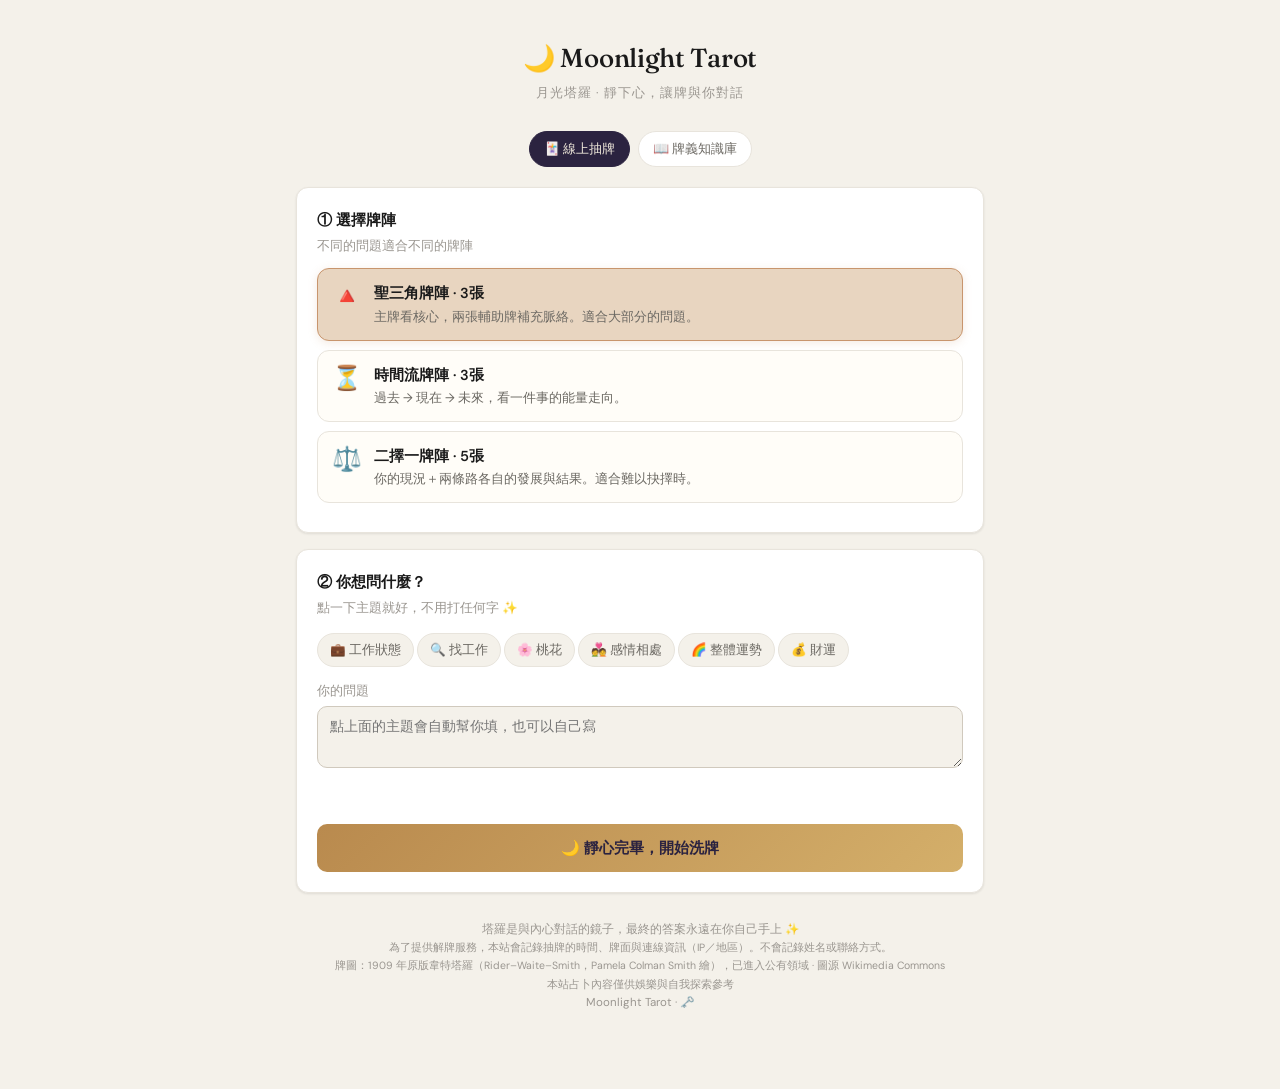
==== index.html @ 385aa271 "新增神諭卡：抽完塔羅後可再抽一張行動指引 - 48 張神諭卡，只給「現在可以做什麼」，不預測結果 - 一次結果只能抽一張，避免變成重抽求好結果 - 判定偏逆時邀請語會主動一點 - 抽到的神諭卡會帶進複" ====
<!DOCTYPE html>
<html lang="zh-Hant">
<head>
<meta charset="UTF-8">
<meta name="viewport" content="width=device-width, initial-scale=1.0, maximum-scale=1.0">
<title>Moonlight Tarot 月光塔羅 · 線上抽牌</title>
<link rel="preconnect" href="https://fonts.googleapis.com">
<link href="https://fonts.googleapis.com/css2?family=DM+Sans:wght@400;500;600&family=Fraunces:wght@400;500&display=swap" rel="stylesheet">
<link rel="icon" href="data:image/svg+xml,<svg xmlns=%22http://www.w3.org/2000/svg%22 viewBox=%220 0 100 100%22><text y=%22.9em%22 font-size=%2290%22>🔮</text></svg>">
<link rel="stylesheet" href="tarot.css">
<style>
/* ===== 抽牌頁專屬 ===== */
.spread-opt {
  display: flex; gap: 12px; align-items: flex-start; cursor: pointer;
  border: 1.5px solid var(--border); border-radius: var(--radius);
  padding: 13px 14px; margin-bottom: 9px; transition: all .2s; background: #fffdf8;
}
.spread-opt:hover { border-color: var(--accent); }
.spread-opt.active { border-color: var(--accent); background: var(--accent-soft); box-shadow: 0 2px 10px rgba(200,149,109,.2); }
.spread-opt .s-emoji { font-size: 24px; line-height: 1.2; }
.spread-opt .s-name { font-weight: 600; font-size: 14.5px; }
.spread-opt .s-desc { font-size: 12.5px; color: var(--text-muted); margin-top: 1px; }
/* 選填細節：預設完全看不到，點了才展開 */
.detail-box { display: none; margin-top: 10px; padding: 13px 14px; background: var(--bg); border: 1px solid var(--border); border-radius: 10px; }
.detail-box.show { display: block; }
.detail-box input { margin-bottom: 8px; background: #fff; }
.detail-box input:last-child { margin-bottom: 0; }
.tpl-status { display: flex; align-items: center; gap: 10px; flex-wrap: wrap; margin-top: 12px; font-size: 12.5px; min-height: 20px; }
.tpl-ok { color: var(--success); font-weight: 500; }
.more-link { color: var(--text-soft); cursor: pointer; user-select: none; border-bottom: 1px dotted var(--text-soft); }
.more-link:hover { color: var(--accent); border-color: var(--accent); }
#questionInput { min-height: 62px; }

/* ===== 儀式區 ===== */
#ritualSection { display: none; }
.ritual-stage {
  background: radial-gradient(ellipse at 50% 30%, var(--mystic2) 0%, var(--mystic1) 75%);
  border-radius: 16px; padding: 26px 12px 22px; text-align: center; overflow: hidden;
  position: relative; box-shadow: 0 8px 30px rgba(43,35,64,.35);
}
.ritual-hint { color: #cbbfe3; font-size: 13.5px; margin-bottom: 16px; letter-spacing: .5px; }
.ritual-hint b { color: var(--gold); }
/* 洗牌動畫 */
#shuffleAnim { height: 170px; position: relative; }
.sh-card {
  position: absolute; left: 50%; top: 50%; width: 74px; height: 118px; margin: -59px 0 0 -37px;
  border-radius: 8px; animation: shuffle 1.5s ease-in-out infinite;
}
@keyframes shuffle {
  0%   { transform: translate(0,0) rotate(0deg); }
  25%  { transform: translate(calc(var(--dx) * 1px), calc(var(--dy) * 1px)) rotate(calc(var(--rot) * 1deg)); }
  50%  { transform: translate(calc(var(--dx) * -0.6px), calc(var(--dy) * -0.8px)) rotate(calc(var(--rot) * -0.7deg)); }
  75%  { transform: translate(calc(var(--dx) * 0.3px), calc(var(--dy) * 0.5px)) rotate(calc(var(--rot) * 0.4deg)); }
  100% { transform: translate(0,0) rotate(0deg); }
}
.card-back-face {
  background-image: radial-gradient(circle at 50% 42%, rgba(212,175,106,.18) 0%, transparent 55%),
                    linear-gradient(150deg, #3a2f56 0%, #2b2340 55%, #241d38 100%);
  border: 1.5px solid #6a5a92; border-radius: 8px;
  display: flex; align-items: center; justify-content: center;
  color: var(--gold); box-shadow: 0 4px 14px rgba(0,0,0,.35);
}
/* 扇形選牌 */
#fanWrap { display: none; }
#fanScroller { overflow-x: auto; padding: 26px 18px 14px; -webkit-overflow-scrolling: touch; }
#fanRow { display: flex; width: max-content; padding: 0 10px; }
.fan-card {
  width: 54px; height: 88px; margin-left: -24px; flex: 0 0 auto;
  border-radius: 6px; cursor: pointer; position: relative;
  transition: transform .18s, box-shadow .18s; font-size: 13px;
  align-items: flex-start; justify-content: flex-start; padding: 5px 0 0 7px;
  border-color: #8672b5; box-shadow: -3px 0 8px rgba(0,0,0,.35);
  transform: translateY(calc(var(--arc) * 1px)) rotate(calc(var(--tilt) * 1deg));
}
.fan-card:first-child { margin-left: 0; }
.fan-card.picked {
  transform: translateY(calc(var(--arc) * 1px - 22px)) rotate(0deg); z-index: 5;
  box-shadow: 0 0 0 2px var(--gold), 0 10px 18px rgba(0,0,0,.45);
}
.fan-card .pick-no {
  display: none; position: absolute; top: -10px; left: 50%; transform: translateX(-50%);
  background: var(--gold); color: #2b2340; font-size: 11px; font-weight: 700;
  width: 20px; height: 20px; border-radius: 50%; line-height: 20px; text-align: center;
}
.fan-card.picked .pick-no { display: block; }
.hint-desktop { display: none; }
/* 桌機／平板：把 78 張全部攤開成多排，不用左右滑 */
@media (min-width: 760px) {
  .hint-mobile { display: none; }
  .hint-desktop { display: inline; }
  #fanScroller { overflow-x: visible; padding: 20px 14px 12px; }
  #fanRow {
    /* 43×13 + 6×12 = 631 → 剛好每排 13 張，78 張排成整齊的 6 排 */
    flex-wrap: wrap; width: auto; max-width: 631px; margin: 0 auto;
    justify-content: flex-start; gap: 6px; padding: 0;
  }
  .fan-card {
    width: 43px; height: 70px; margin-left: 0; font-size: 10px;
    padding: 4px 0 0 5px;
    transform: none; box-shadow: 0 2px 8px rgba(0,0,0,.3);
  }
  .fan-card:hover {
    transform: translateY(-7px);
    box-shadow: 0 0 0 1px var(--gold), 0 8px 16px rgba(0,0,0,.45);
  }
  .fan-card.picked { transform: translateY(-9px); }
  .fan-card .pick-no { top: -8px; width: 18px; height: 18px; line-height: 18px; font-size: 10px; }
}
/* 翻牌 */
#revealWrap { display: none; }
#revealRow { display: flex; flex-wrap: wrap; gap: 14px; justify-content: center; padding: 8px 0 4px; }
.flip-card { width: 96px; height: 160px; perspective: 900px; }
.flip-inner { width: 100%; height: 100%; position: relative; transform-style: preserve-3d; transition: transform .8s cubic-bezier(.4,.1,.2,1); }
.flip-card.flipped .flip-inner { transform: rotateY(180deg); }
.flip-face { position: absolute; inset: 0; backface-visibility: hidden; -webkit-backface-visibility: hidden; border-radius: 10px; }
.flip-front { transform: rotateY(180deg); background: #1c1631; border: 1.5px solid var(--gold); overflow: hidden; }
.flip-front img { width: 100%; height: 100%; object-fit: cover; display: block; }
.flip-front.rev img { transform: rotate(180deg); }
.flip-front .f-tag {
  position: absolute; left: 0; right: 0; bottom: 0; padding: 3px 4px 4px;
  background: linear-gradient(transparent, rgba(20,14,40,.92) 40%);
  color: #f0e9db; font-size: 10.5px; line-height: 1.3; text-align: center;
}
.flip-front .f-tag .o-up { color: #9fd8b7; }
.flip-front .f-tag .o-rev { color: #f0a8b0; }
/* 結果 */
#resultSection { display: none; }
.result-actions { display: flex; gap: 8px; flex-wrap: wrap; margin-top: 14px; }
.result-actions .btn { flex: 1 1 140px; }
.reading-card { display: flex; gap: 14px; align-items: flex-start; }
.reading-card .r-img { flex: 0 0 88px; }
.reading-card .r-img img { width: 88px; border-radius: 8px; border: 1px solid var(--border-strong); display: block; box-shadow: var(--shadow-sm); }
.reading-card .r-img.rev img { transform: rotate(180deg); }
.synth-head { display: flex; align-items: center; gap: 10px; margin-bottom: 9px; flex-wrap: wrap; }
.verdict { font-size: 12px; font-weight: 600; padding: 3px 12px; border-radius: 99px; }
.verdict.pos { background: #d8ecdf; color: #23603f; }
.verdict.neu { background: #ece3d2; color: #7a6444; }
.verdict.neg { background: #f6dfe1; color: #8d2430; }
.advice-line {
  margin-top: 11px; padding: 11px 13px; background: rgba(255,253,248,.72);
  border-left: 3px solid var(--accent); border-radius: 8px;
  font-size: 13.5px; line-height: 1.7; color: #5c4a33;
}
/* 神諭卡 */
.oracle-box { margin-top: 14px; }
.oracle-invite {
  text-align: center; background: #fffdf8; border: 1px dashed var(--accent);
  border-radius: 12px; padding: 16px 14px;
}
.oracle-invite .o-q { font-size: 13.5px; color: var(--text-muted); margin-bottom: 11px; line-height: 1.6; }
.oracle-invite .o-note { font-size: 11px; color: var(--text-soft); margin-top: 9px; }
.oracle-card {
  display: none; text-align: center; border-radius: 14px; padding: 24px 18px;
  background: radial-gradient(ellipse at 50% 20%, #4a3868 0%, #2b2340 80%);
  box-shadow: 0 8px 26px rgba(43,35,64,.32);
  animation: oracleIn .7s cubic-bezier(.2,.9,.3,1.2);
}
.oracle-card.show { display: block; }
@keyframes oracleIn {
  0%   { opacity: 0; transform: scale(.82) translateY(14px); }
  100% { opacity: 1; transform: scale(1) translateY(0); }
}
.oracle-card .o-label { font-size: 11px; letter-spacing: 3px; color: #b9a8d6; margin-bottom: 12px; }
.oracle-card .o-emoji { font-size: 46px; line-height: 1.1; }
.oracle-card .o-title {
  font-family: 'Fraunces', Georgia, serif; font-size: 22px; color: var(--gold);
  margin: 8px 0 10px; letter-spacing: 1px;
}
.oracle-card .o-msg { font-size: 14.5px; color: #ede6d8; line-height: 1.85; max-width: 320px; margin: 0 auto; }
.send-nudge {
  margin-top: 14px; text-align: center; font-size: 13px; color: var(--text-muted);
  background: #fffdf8; border: 1px dashed var(--accent); border-radius: 10px; padding: 12px;
}
/* 贊助區：低調、不擋路 */
.tip-box {
  display: none; margin-top: 16px; text-align: center;
  background: linear-gradient(135deg, #f5ede0 0%, #ebd9c2 100%);
  border-radius: 12px; padding: 18px 16px;
}
.tip-box.show { display: block; }
.tip-box .tip-msg { font-size: 13px; color: #6b5b45; margin-bottom: 11px; line-height: 1.6; }
.tip-box a.tip-btn {
  display: inline-block; text-decoration: none;
  background: #2b2340; color: #f0e9db; font-size: 13.5px; font-weight: 500;
  padding: 10px 22px; border-radius: 99px; transition: all .2s;
}
.tip-box a.tip-btn:hover { background: #4a3868; }
.tip-box .tip-note { font-size: 11px; color: #9a8a70; margin-top: 9px; }
</style>
</head>
<body>
<div class="container">
  <header class="site-header">
    <h1>🌙 Moonlight Tarot</h1>
    <div class="subtitle">月光塔羅 · 靜下心，讓牌與你對話</div>
  </header>
  <nav class="top-nav">
    <a href="index.html" class="active">🃏 線上抽牌</a>
    <a href="library.html">📖 牌義知識庫</a>
  </nav>

  <!-- STEP 1 牌陣 -->
  <section class="card-panel setup-panel" id="spreadPanel">
    <div class="panel-title">① 選擇牌陣</div>
    <div class="text-soft" style="margin-bottom:12px;">不同的問題適合不同的牌陣</div>
    <div id="spreadList"></div>
  </section>

  <!-- STEP 2 問題 -->
  <section class="card-panel setup-panel">
    <div class="panel-title">② 你想問什麼？</div>
    <div class="text-soft" style="margin-bottom:12px;">點一下主題就好，不用打任何字 ✨</div>
    <div id="tplChips"></div>
    <div class="text-soft" style="margin:14px 0 5px;">你的問題</div>
    <textarea id="questionInput" placeholder="點上面的主題會自動幫你填，也可以自己寫"></textarea>
    <div class="tpl-status" id="tplStatus"></div>
    <div class="detail-box" id="detailBox">
      <div class="text-soft" style="margin-bottom:8px;">想更貼近你的狀況可以填，<b>不填也沒關係</b></div>
      <div id="blankInputs"></div>
    </div>
    <button class="btn gold big" id="startBtn" style="margin-top:16px;">🌙 靜心完畢，開始洗牌</button>
  </section>

  <!-- 儀式 -->
  <section id="ritualSection">
    <div class="ritual-stage">
      <div class="ritual-hint" id="ritualHint">牌正在洗勻，深呼吸，心裡默想你的問題…</div>
      <div id="shuffleAnim"></div>
      <div id="fanWrap">
        <div id="fanScroller"><div id="fanRow"></div></div>
        <div class="text-soft fan-hint" style="color:#9d8fc0; font-size:11.5px;">
          <span class="hint-mobile">← 左右滑動牌串，憑直覺點選 →</span>
          <span class="hint-desktop">78 張都在這裡，憑直覺點選你的牌</span>
        </div>
        <button class="btn gold" id="flipBtn" style="margin-top:14px;" disabled>翻牌 ✨</button>
      </div>
      <div id="revealWrap">
        <div id="revealRow"></div>
        <button class="btn gold" id="showResultBtn" style="margin-top:12px; display:none;">看完整解讀 →</button>
      </div>
    </div>
  </section>

  <!-- 結果 -->
  <section id="resultSection">
    <div class="card-panel">
      <div class="panel-title" id="resultTitle">🌟 你的牌面</div>
      <div class="text-soft" id="resultMeta" style="margin-bottom:12px;"></div>
      <div id="resultCards"></div>
      <div class="synth-box">
        <div class="synth-head">
          <span style="font-size:12px; letter-spacing:2px; color:#8a6e4e;">✦ 綜合訊息 ✦</span>
          <span class="verdict" id="verdictTag"></span>
        </div>
        <div id="synthText" style="font-size:14.5px; line-height:1.75;"></div>
        <div class="advice-line" id="adviceText"></div>
        <div style="font-size:11.5px; color:#9a8a70; margin-top:10px;">牌面怎麼說就怎麼寫，不修飾。想要逐張深入的完整解讀，建議尋求專業的塔羅師 🌙</div>
      </div>
      <div class="oracle-box" id="oracleBox">
        <div class="oracle-invite" id="oracleInvite">
          <div class="o-q" id="oracleQ"></div>
          <button class="btn gold" id="oracleBtn">🌟 抽一張神諭卡</button>
          <div class="o-note">神諭卡不預測結果，只回答「那我現在可以做什麼」</div>
        </div>
        <div class="oracle-card" id="oracleCard">
          <div class="o-label">✦ 給你的行動指引 ✦</div>
          <div class="o-emoji" id="oracleEmoji"></div>
          <div class="o-title" id="oracleTitle"></div>
          <div class="o-msg" id="oracleMsg"></div>
        </div>
      </div>

      <div class="result-actions">
        <button class="btn" id="copyBtn">📋 複製文字</button>
        <button class="btn" id="imgBtn">🖼️ 複製圖片</button>
      </div>
      <div class="result-actions" style="margin-top:8px;">
        <button class="btn secondary" id="againBtn">🔄 再抽一次</button>
      </div>
      <div class="tip-box" id="tipBox">
        <div class="tip-msg" id="tipMsg"></div>
        <a class="tip-btn" id="tipBtn" href="#" target="_blank" rel="noopener">☕ 支持這個小站</a>
        <div class="tip-note">完全自由，不用也沒關係 —— 牌永遠免費 🌙</div>
      </div>
    </div>
  </section>

  <div class="footer-note">
    塔羅是與內心對話的鏡子，最終的答案永遠在你自己手上 ✨<br>
    <span style="font-size:10.5px;">為了提供解牌服務，本站會記錄抽牌的時間、牌面與連線資訊（IP／地區）。不會記錄姓名或聯絡方式。<br>牌圖：1909 年原版韋特塔羅（Rider–Waite–Smith，Pamela Colman Smith 繪），已進入公有領域 · 圖源 Wikimedia Commons<br>本站占卜內容僅供娛樂與自我探索參考</span><br>
    Moonlight Tarot · <a href="studio.html" title="解牌工作台">🗝️</a>
  </div>
</div>
<div class="toast" id="toast"></div>
<canvas id="shareCanvas" style="display:none;"></canvas>

<script src="config.js"></script>
<script src="tarot-core.js"></script>
<script>
// ===== 狀態 =====
let curSpread = 'triangle';
let curDraws = [];      // [{card, upright}]
let pickedIdx = [];     // 扇形中被點選的順序
const $ = id => document.getElementById(id);

function showToast(msg) {
  const t = $('toast'); t.textContent = msg; t.classList.add('show');
  clearTimeout(t._tm); t._tm = setTimeout(() => t.classList.remove('show'), 2400);
}

// ===== 牌陣選擇 =====
function renderSpreads() {
  $('spreadList').innerHTML = Object.values(SPREADS).map(s => `
    <div class="spread-opt ${s.id === curSpread ? 'active' : ''}" data-id="${s.id}">
      <div class="s-emoji">${s.emoji}</div>
      <div><div class="s-name">${s.name} · ${s.count}張</div><div class="s-desc">${s.desc}</div></div>
    </div>`).join('');
  document.querySelectorAll('.spread-opt').forEach(el => el.addEventListener('click', () => onPickSpread(el.dataset.id)));
}

function onPickSpread(id) {
  if (id === curSpread) return;
  curSpread = id;
  const box = $('questionInput');
  const autoFilled = (box.value === '' || box.value === lastAutoQuestion);

  // 換牌陣之後，原本的主題如果不再適用就清掉
  if (activeTpl && !templateFitsSpread(activeTpl)) {
    if (autoFilled) { box.value = ''; lastAutoQuestion = ''; }
    activeTpl = null;
    detailOpen = false;
    $('blankInputs').innerHTML = '';
  }
  renderSpreads();
  renderTemplates();
  // 二擇一底下只有一個主題，直接幫他選好
  if (curSpread === 'choice' && !activeTpl && autoFilled) {
    const only = TAROT_TEMPLATES.findIndex(t => t.spread === 'choice');
    if (only >= 0) selectTemplate(only);
  }
  updateStatus();
}

// ===== 問題模板 =====
// 原則：點一下主題就完成了。細節欄預設看不到，想補充才自己展開。
let lastAutoQuestion = '';
let activeTpl = null;
let detailOpen = false;

// 二擇一牌陣只配二擇一主題；其他牌陣則不出現二擇一
function templateFitsSpread(t) {
  return curSpread === 'choice' ? t.spread === 'choice' : t.spread !== 'choice';
}

function applyTemplate(vals) {
  if (!activeTpl) return;
  const q = activeTpl.make(vals);
  const box = $('questionInput');
  if (box.value === '' || box.value === lastAutoQuestion) {   // 使用者手動改過就不覆蓋
    box.value = q;
    lastAutoQuestion = q;
  }
  updateStatus();
}

function hasDetails() {
  return !!(activeTpl && activeTpl.blanks.length > 0);
}

function updateStatus() {
  const filled = $('questionInput').value.trim().length > 0;
  const parts = [];
  if (filled) parts.push('<span class="tpl-ok">✓ 問題已填好，直接開始抽牌就可以了</span>');
  if (hasDetails()) {
    parts.push(`<span class="more-link" id="moreLink">${detailOpen ? '收起補充' : '＋ 想補充細節？（可跳過）'}</span>`);
  } else {
    detailOpen = false;
  }
  $('tplStatus').innerHTML = parts.join('');
  $('detailBox').classList.toggle('show', detailOpen && hasDetails());
  const ml = $('moreLink');
  if (ml) ml.addEventListener('click', () => { detailOpen = !detailOpen; updateStatus(); });
}

function selectTemplate(idx) {
  const t = TAROT_TEMPLATES[idx];
  if (!t) return;
  activeTpl = t;
  detailOpen = false;

  if (t.spread && t.spread !== curSpread) { curSpread = t.spread; renderSpreads(); renderTemplates(); }

  document.querySelectorAll('#tplChips .chip').forEach(c =>
    c.classList.toggle('active', +c.dataset.i === idx));

  // 細節欄先準備好，但不顯示
  const bi = $('blankInputs');
  bi.innerHTML = t.blanks.map((b, j) => `<input type="text" id="blank${j}" placeholder="${b}">`).join('');
  t.blanks.forEach((b, j) => {
    $('blank' + j).addEventListener('input', () => {
      applyTemplate(t.blanks.map((_, k) => $('blank' + k).value.trim()));
    });
  });

  applyTemplate(t.blanks.map(() => ''));   // 立刻帶入通用問法
}

function renderTemplates() {
  const list = TAROT_TEMPLATES.map((t, i) => ({ t, i })).filter(({ t }) => templateFitsSpread(t));
  $('tplChips').innerHTML = list.map(({ t, i }) =>
    `<span class="chip ${activeTpl === t ? 'active' : ''}" data-i="${i}">${t.label}</span>`).join('');
  document.querySelectorAll('#tplChips .chip').forEach(ch =>
    ch.addEventListener('click', () => selectTemplate(+ch.dataset.i)));
}
$('questionInput').addEventListener('input', updateStatus);

// ===== 開始儀式 =====
$('startBtn').addEventListener('click', () => {
  document.querySelectorAll('.setup-panel').forEach(p => p.style.display = 'none');
  $('resultSection').style.display = 'none';
  $('ritualSection').style.display = 'block';
  $('fanWrap').style.display = 'none';
  $('revealWrap').style.display = 'none';
  $('shuffleAnim').style.display = 'block';
  $('ritualHint').innerHTML = '牌正在洗勻，深呼吸，心裡默想你的問題…';
  // 洗牌動畫
  const anim = $('shuffleAnim'); anim.innerHTML = '';
  for (let i = 0; i < 8; i++) {
    const c = document.createElement('div');
    c.className = 'sh-card card-back-face';
    c.textContent = '✦';
    c.style.setProperty('--dx', (Math.random() * 120 - 60).toFixed(0));
    c.style.setProperty('--dy', (Math.random() * 60 - 30).toFixed(0));
    c.style.setProperty('--rot', (Math.random() * 40 - 20).toFixed(0));
    c.style.animationDelay = (i * 0.06) + 's';
    anim.appendChild(c);
  }
  window.scrollTo({ top: 0, behavior: 'smooth' });
  setTimeout(showFan, 2300);
});

// ===== 扇形選牌 =====
function showFan() {
  const need = SPREADS[curSpread].count;
  pickedIdx = [];
  $('shuffleAnim').style.display = 'none';
  $('fanWrap').style.display = 'block';
  $('ritualHint').innerHTML = `憑直覺選出 <b>${need}</b> 張牌（還差 <b id="needCount">${need}</b> 張）`;
  const row = $('fanRow'); row.innerHTML = '';
  for (let i = 0; i < 78; i++) {
    const d = document.createElement('div');
    d.className = 'fan-card card-back-face';
    d.textContent = '✦';
    const t = (i - 38.5) / 38.5;                 // -1 ~ 1
    d.style.setProperty('--arc', (t * t * 26).toFixed(1)); // 弧形
    d.style.setProperty('--tilt', (t * 7).toFixed(2));
    d.innerHTML = '✦<span class="pick-no"></span>';
    d.addEventListener('click', () => {
      const at = pickedIdx.indexOf(i);
      if (at >= 0) { pickedIdx.splice(at, 1); d.classList.remove('picked'); }
      else if (pickedIdx.length < need) { pickedIdx.push(i); d.classList.add('picked'); }
      // 更新編號
      document.querySelectorAll('.fan-card').forEach((el, k) => {
        const p = pickedIdx.indexOf(k);
        el.querySelector('.pick-no').textContent = p >= 0 ? p + 1 : '';
      });
      const left = need - pickedIdx.length;
      const nc = document.getElementById('needCount'); if (nc) nc.textContent = left;
      $('flipBtn').disabled = left !== 0;
      if (left === 0) $('ritualHint').innerHTML = '都選好了 ✨ 準備翻牌';
    });
    row.appendChild(d);
  }
  // 捲到中間
  requestAnimationFrame(() => { const sc = $('fanScroller'); sc.scrollLeft = (sc.scrollWidth - sc.clientWidth) / 2; });
}

// ===== 翻牌 =====
$('flipBtn').addEventListener('click', () => {
  const spread = SPREADS[curSpread];
  curDraws = drawCards(spread.count);
  $('fanWrap').style.display = 'none';
  $('revealWrap').style.display = 'block';
  $('ritualHint').innerHTML = '牌翻開了…';
  const row = $('revealRow'); row.innerHTML = '';
  curDraws.forEach((d, i) => {
    const zh = cardZhName(d.card);
    const el = document.createElement('div');
    el.className = 'flip-card';
    el.innerHTML = `
      <div class="flip-inner">
        <div class="flip-face card-back-face" style="font-size:22px;">✦</div>
        <div class="flip-face flip-front ${d.upright ? '' : 'rev'}">
          <img src="${cardImg(d.card.n)}" alt="${zh}">
          <div class="f-tag">${spread.positions[i]}・${zh}<br><span class="${d.upright ? 'o-up' : 'o-rev'}">${d.upright ? '正位' : '逆位'}</span></div>
        </div>
      </div>`;
    row.appendChild(el);
    setTimeout(() => el.classList.add('flipped'), 500 + i * 650);
  });
  setTimeout(() => { $('showResultBtn').style.display = 'inline-flex'; }, 500 + curDraws.length * 650 + 400);
});

// ===== 結果 =====
$('showResultBtn').addEventListener('click', showResult);
function fullQuestion() {
  return $('questionInput').value.trim();
}
function showResult() {
  const spread = SPREADS[curSpread];
  $('ritualSection').style.display = 'none';
  $('resultSection').style.display = 'block';
  $('resultMeta').textContent = `${spread.name} · ${nowStr()}` + (fullQuestion() ? ` · ${fullQuestion()}` : '');
  $('resultCards').innerHTML = curDraws.map((d, i) => `
    <div class="reading-card">
      <div class="r-img ${d.upright ? '' : 'rev'}"><img src="${cardImg(d.card.n)}" alt="${cardZhName(d.card)}"></div>
      <div>
        <div class="pos-label">${spread.positions[i].toUpperCase()} · ${spread.roles[i]}</div>
        <div class="card-name">${cardZhName(d.card)}
          <span class="orient ${d.upright ? 'up' : 'rev'}">${d.upright ? '正位' : '逆位'}</span></div>
        <div class="kw">關鍵字：${keywordsOf(d.card, d.upright)}</div>
        <div class="meaning">${meaningOf(d.card, d.upright)}</div>
      </div>
    </div>`).join('');
  const sum = shortSummary(curSpread, curDraws, fullQuestion());
  $('verdictTag').textContent = sum.label;
  $('verdictTag').className = 'verdict ' + sum.tone;
  $('synthText').textContent = sum.text;
  $('adviceText').innerHTML = '💡 <b>建議</b>　' + sum.advice;
  resetOracle(sum.tone);
  renderTip();
  window.scrollTo({ top: 0, behavior: 'smooth' });
  logToCloud();
}
function nowStr() {
  const d = new Date(), p = n => String(n).padStart(2, '0');
  return `${d.getFullYear()}/${p(d.getMonth() + 1)}/${p(d.getDate())} ${p(d.getHours())}:${p(d.getMinutes())}`;
}

// ===== 神諭卡（只能抽一次，避免變成「再抽求好結果」）=====
let curOracle = null;
function resetOracle(verdictTone) {
  curOracle = null;
  $('oracleInvite').style.display = 'block';
  $('oracleCard').classList.remove('show');
  $('oracleQ').textContent = verdictTone === 'neg'
    ? '牌面看起來卡卡的。要不要抽一張神諭卡，看看現在可以做什麼？'
    : '想要一句可以馬上執行的指引嗎？';
}
$('oracleBtn').addEventListener('click', () => {
  curOracle = drawOracle();
  $('oracleEmoji').textContent = curOracle.emoji;
  $('oracleTitle').textContent = curOracle.title;
  $('oracleMsg').textContent = curOracle.msg;
  $('oracleInvite').style.display = 'none';
  $('oracleCard').classList.add('show');
  logToCloud();   // 補記一次，讓紀錄帶上神諭卡
});

// ===== 紀錄同步（失敗完全靜默，不影響抽牌）=====
function visitorId() {
  try {
    let v = localStorage.getItem('ml_visitor');
    if (!v) { v = 'V-' + Math.random().toString(36).slice(2, 8).toUpperCase(); localStorage.setItem('ml_visitor', v); }
    return v;
  } catch (e) { return 'V-NOSTORE'; }
}
function fetchIpInfo() {
  return new Promise(resolve => {
    let done = false;
    const finish = v => { if (!done) { done = true; resolve(v); } };
    setTimeout(() => finish({}), 2500);
    fetch('https://ipapi.co/json/')
      .then(r => r.json())
      .then(j => finish({ ip: j.ip || '', loc: [...new Set([j.city, j.region, j.country_name].filter(Boolean))].join(' ') }))
      .catch(() => finish({}));
  });
}
async function logToCloud() {
  if (typeof CLOUD_URL === 'undefined' || !CLOUD_URL) return;
  try {
    const info = await fetchIpInfo();
    const spread = SPREADS[curSpread];
    const payload = {
      key: CLOUD_WRITE_KEY,
      visitor: visitorId(),
      ip: info.ip || '',
      loc: info.loc || '',
      spread: spread.name,
      spreadId: curSpread,
      question: fullQuestion(),
      cards: curDraws.map((d, i) => ({ pos: spread.positions[i], n: d.card.n, name: cardZhName(d.card), up: d.upright })),
      oracle: curOracle ? (curOracle.title + '｜' + curOracle.msg) : '',
    };
    await fetch(CLOUD_URL, {
      method: 'POST',
      headers: { 'Content-Type': 'text/plain;charset=utf-8' },
      body: JSON.stringify(payload),
    });
  } catch (e) { /* 靜默 */ }
}

// ===== 贊助區（沒設定連結就完全不出現）=====
function renderTip() {
  if (typeof TIP_URL === 'undefined' || !TIP_URL) return;
  $('tipMsg').textContent = (typeof TIP_TEXT !== 'undefined' && TIP_TEXT) ? TIP_TEXT : '這次的牌如果有幫到你，可以請我喝杯咖啡 ☕';
  $('tipBtn').href = TIP_URL;
  $('tipBox').classList.add('show');
}

// ===== 複製文字 =====
$('copyBtn').addEventListener('click', () => {
  const txt = buildShareText(fullQuestion(), SPREADS[curSpread], curDraws, nowStr(), curOracle);
  copyText(txt).then(() => showToast('已複製 📋'))
    .catch(() => showToast('複製失敗，請截圖分享'));
});
function copyText(txt) {
  if (navigator.clipboard && window.isSecureContext) return navigator.clipboard.writeText(txt);
  return new Promise((res, rej) => {
    const ta = document.createElement('textarea');
    ta.value = txt; ta.style.position = 'fixed'; ta.style.opacity = '0';
    document.body.appendChild(ta); ta.focus(); ta.select();
    try { document.execCommand('copy') ? res() : rej(); } catch (e) { rej(e); }
    document.body.removeChild(ta);
  });
}

// ===== 牌面圖：優先複製到剪貼簿，不支援才下載 =====
function loadImg(src) {
  return new Promise((res, rej) => {
    const im = new Image();
    im.onload = () => res(im);
    im.onerror = rej;
    im.src = src;
  });
}

async function renderShareBlob() {
  const spread = SPREADS[curSpread];
  const W = 1080, pad = 64;
  const q = fullQuestion();
  const cv = $('shareCanvas'), g = cv.getContext('2d');
  g.font = '400 32px "DM Sans","PingFang TC",sans-serif';
  const qLines = wrapText(g, q ? '❓ ' + q : '', W - pad * 2);
  const n = curDraws.length, gap = 26;
  const cw = Math.min(200, Math.floor((W - pad * 2 - gap * (n - 1)) / n));
  const ch = Math.round(cw * 1.71);
  const H = 235 + qLines.length * 46 + ch + 130 + 110;
  cv.width = W; cv.height = H;

  const bg = g.createLinearGradient(0, 0, 0, H);
  bg.addColorStop(0, '#241d38'); bg.addColorStop(.55, '#2b2340'); bg.addColorStop(1, '#171226');
  g.fillStyle = bg; g.fillRect(0, 0, W, H);
  for (let i = 0; i < 60; i++) {
    g.fillStyle = 'rgba(240,233,219,' + (Math.random() * .5 + .12).toFixed(2) + ')';
    g.beginPath(); g.arc(Math.random() * W, Math.random() * H, Math.random() * 1.6 + .4, 0, 7); g.fill();
  }
  const glow = g.createRadialGradient(W - 130, 110, 10, W - 130, 110, 180);
  glow.addColorStop(0, 'rgba(212,175,106,.5)'); glow.addColorStop(1, 'transparent');
  g.fillStyle = glow; g.fillRect(W - 320, 0, 320, 300);
  g.font = '400 64px serif'; g.fillText('🌙', W - 165, 135);

  g.fillStyle = '#f0e9db';
  g.font = '500 56px "Fraunces",Georgia,serif';
  g.fillText('Moonlight Tarot', pad, 118);
  g.font = '400 28px "DM Sans","PingFang TC",sans-serif';
  g.fillStyle = '#b9a8d6';
  g.fillText('月光塔羅 · ' + spread.name + ' · ' + nowStr(), pad, 168);

  let y = 225;
  g.fillStyle = '#e8dfc9'; g.font = '400 32px "DM Sans","PingFang TC",sans-serif';
  qLines.forEach(l => { g.fillText(l, pad, y); y += 46; });
  y += 18;

  let x = (W - (cw * n + gap * (n - 1))) / 2;
  let imgs = null;
  try { imgs = await Promise.all(curDraws.map(d => loadImg(cardImg(d.card.n)))); } catch (e) { imgs = null; }
  curDraws.forEach((d, i) => {
    g.strokeStyle = '#d4af6a'; g.lineWidth = 3;
    g.strokeRect(x - 4, y - 4, cw + 8, ch + 8);
    if (imgs) {
      g.save();
      if (!d.upright) { g.translate(x + cw / 2, y + ch / 2); g.rotate(Math.PI); g.translate(-(x + cw / 2), -(y + ch / 2)); }
      g.drawImage(imgs[i], x, y, cw, ch);
      g.restore();
    } else {
      g.fillStyle = '#1c1631'; g.fillRect(x, y, cw, ch);
      g.font = '400 64px serif'; g.textAlign = 'center';
      g.fillText(d.card.emoji, x + cw / 2, y + ch / 2 + 20); g.textAlign = 'left';
    }
    g.textAlign = 'center';
    g.fillStyle = '#b9a8d6'; g.font = '500 22px "DM Sans","PingFang TC",sans-serif';
    g.fillText(spread.positions[i], x + cw / 2, y + ch + 44);
    g.fillStyle = '#f0e9db'; g.font = '600 27px "DM Sans","PingFang TC",sans-serif';
    g.fillText(cardZhName(d.card), x + cw / 2, y + ch + 80);
    g.fillStyle = d.upright ? '#9fd8b7' : '#f0a8b0'; g.font = '500 23px "DM Sans","PingFang TC",sans-serif';
    g.fillText(d.upright ? '正位' : '逆位', x + cw / 2, y + ch + 112);
    g.textAlign = 'left';
    x += cw + gap;
  });
  y += ch + 150;
  g.textAlign = 'center';
  g.fillStyle = '#d4af6a'; g.font = '400 26px "DM Sans","PingFang TC",sans-serif';
  g.fillText('✦ Moonlight Tarot · 月光塔羅 ✦', W / 2, y);
  g.textAlign = 'left';

  return new Promise(res => cv.toBlob(res, 'image/png'));
}

function downloadBlob(blob) {
  const a = document.createElement('a');
  a.download = 'moonlight-tarot-' + Date.now() + '.png';
  a.href = URL.createObjectURL(blob);
  a.click();
  setTimeout(() => URL.revokeObjectURL(a.href), 4000);
  showToast('圖片已儲存 🖼️');
}

$('imgBtn').addEventListener('click', () => {
  const blobPromise = renderShareBlob();
  // Safari 需要在點擊當下就建立 ClipboardItem，所以直接把 Promise 丟進去
  if (navigator.clipboard && window.ClipboardItem && window.isSecureContext) {
    try {
      navigator.clipboard.write([new ClipboardItem({ 'image/png': blobPromise })])
        .then(() => showToast('圖片已複製 🖼️'))
        .catch(() => blobPromise.then(downloadBlob));
      return;
    } catch (e) { /* 落到下面下載 */ }
  }
  blobPromise.then(downloadBlob);
});

function wrapText(g, text, maxW) {
  if (!text) return [];
  const lines = []; let cur = '';
  for (const ch of text) {
    if (g.measureText(cur + ch).width > maxW) { lines.push(cur); cur = ch; }
    else cur += ch;
  }
  if (cur) lines.push(cur);
  return lines;
}

// ===== 再抽一次 =====
$('againBtn').addEventListener('click', () => {
  $('resultSection').style.display = 'none';
  $('ritualSection').style.display = 'none';
  $('showResultBtn').style.display = 'none';
  document.querySelectorAll('.setup-panel').forEach(p => p.style.display = 'block');
  window.scrollTo({ top: 0, behavior: 'smooth' });
});

renderSpreads();
renderTemplates();
updateStatus();
</script>
</body>
</html>
---- tarot.css ----
/* My Holleywood · 塔羅共用樣式 */
:root {
  --bg: #f4f1ea;
  --bg-card: #ffffff;
  --text: #1a1a1a;
  --text-muted: #6b6862;
  --text-soft: #9a9690;
  --primary: #0f4c5c;
  --primary-hover: #0a3a47;
  --accent: #c8956d;
  --accent-soft: #e8d5c0;
  --success: #2d6a4f;
  --danger: #9d2933;
  --border: #e8e4dc;
  --border-strong: #d0c9bd;
  --shadow-sm: 0 1px 2px rgba(26,26,26,0.04), 0 1px 3px rgba(26,26,26,0.06);
  --shadow-md: 0 4px 12px rgba(26,26,26,0.05), 0 2px 4px rgba(26,26,26,0.04);
  --radius: 12px;
  --mystic1: #2b2340;
  --mystic2: #4a3868;
  --gold: #d4af6a;
}
* { box-sizing: border-box; margin: 0; padding: 0; }
html { -webkit-text-size-adjust: 100%; }
body {
  font-family: 'DM Sans', -apple-system, 'PingFang TC', 'Noto Sans TC', sans-serif;
  background: var(--bg);
  color: var(--text);
  line-height: 1.6;
  -webkit-font-smoothing: antialiased;
  min-height: 100vh;
  padding-bottom: 60px;
}
.container { max-width: 720px; margin: 0 auto; padding: 16px; }
.site-header { padding: 22px 0 14px; text-align: center; }
.site-header h1 { font-family: 'Fraunces', Georgia, serif; font-weight: 500; font-size: 26px; letter-spacing: -0.3px; }
.site-header .subtitle { font-size: 12.5px; color: var(--text-soft); letter-spacing: 1px; margin-top: 3px; }
.top-nav { display: flex; gap: 8px; justify-content: center; margin: 14px 0 20px; flex-wrap: wrap; }
.top-nav a {
  text-decoration: none; color: var(--text-muted); font-size: 13px;
  padding: 7px 14px; border-radius: 99px; border: 1px solid var(--border);
  background: var(--bg-card); transition: all .2s;
}
.top-nav a.active, .top-nav a:hover { background: var(--mystic1); color: #f0e9db; border-color: var(--mystic1); }
.card-panel {
  background: var(--bg-card); border: 1px solid var(--border); border-radius: var(--radius);
  padding: 20px; margin-bottom: 16px; box-shadow: var(--shadow-sm);
}
.panel-title { font-size: 15px; font-weight: 600; margin-bottom: 4px; }
.text-soft { color: var(--text-soft); font-size: 12.5px; }
.text-muted { color: var(--text-muted); }
.btn {
  display: inline-flex; align-items: center; justify-content: center; gap: 6px;
  border: none; cursor: pointer; font-family: inherit;
  background: var(--primary); color: #fff; font-size: 14px; font-weight: 500;
  padding: 11px 20px; border-radius: 10px; transition: all .2s;
}
.btn:hover { background: var(--primary-hover); }
.btn:disabled { opacity: .45; cursor: not-allowed; }
.btn.secondary { background: var(--bg); color: var(--text-muted); border: 1px solid var(--border-strong); }
.btn.secondary:hover { background: var(--accent-soft); color: var(--text); }
.btn.gold { background: linear-gradient(135deg, #b98a4e, #d4af6a); color: #2b2340; font-weight: 600; }
.btn.big { width: 100%; padding: 14px; font-size: 15px; }
input[type=text], input[type=password], textarea, select {
  width: 100%; font-family: inherit; font-size: 14px; color: var(--text);
  background: var(--bg); border: 1px solid var(--border-strong); border-radius: 10px;
  padding: 10px 12px; outline: none; transition: border .2s;
}
input:focus, textarea:focus, select:focus { border-color: var(--accent); }
textarea { resize: vertical; min-height: 72px; }
.chip {
  display: inline-block; cursor: pointer; user-select: none;
  font-size: 12.5px; color: var(--text-muted);
  background: var(--bg); border: 1px solid var(--border); border-radius: 99px;
  padding: 6px 12px; margin: 3px 3px 0 0; transition: all .15s;
}
.chip:hover, .chip.active { background: var(--accent-soft); border-color: var(--accent); color: var(--text); }
.footer-note { text-align: center; font-size: 11.5px; color: var(--text-soft); margin-top: 28px; }
.footer-note a { color: var(--text-soft); text-decoration: none; }
.toast {
  position: fixed; left: 50%; bottom: 28px; transform: translateX(-50%) translateY(20px);
  background: var(--mystic1); color: #f0e9db; font-size: 13.5px;
  padding: 10px 18px; border-radius: 99px; opacity: 0; pointer-events: none;
  transition: all .3s; z-index: 999; box-shadow: var(--shadow-md); max-width: 88vw; text-align: center;
}
.toast.show { opacity: 1; transform: translateX(-50%) translateY(0); }
/* 結果牌卡 */
.reading-card {
  border: 1px solid var(--border); border-radius: var(--radius);
  padding: 14px 16px; margin-bottom: 10px; background: #fffdf8;
}
.reading-card .pos-label { font-size: 11.5px; letter-spacing: 1px; color: var(--accent); font-weight: 600; }
.reading-card .card-name { font-size: 16.5px; font-weight: 600; margin: 2px 0 2px; }
.reading-card .orient { font-size: 12px; padding: 1px 8px; border-radius: 99px; margin-left: 6px; vertical-align: 2px; }
.reading-card .orient.up { background: #e4efe9; color: var(--success); }
.reading-card .orient.rev { background: #f6e3e5; color: var(--danger); }
.reading-card .kw { font-size: 13px; color: var(--text-muted); margin: 4px 0; }
.reading-card .meaning { font-size: 13.5px; color: var(--text); }
.synth-box {
  background: linear-gradient(135deg, #f5ede0 0%, #ebd9c2 70%, #e2c9a8 100%);
  border-radius: var(--radius); padding: 18px; margin-top: 4px;
}
.synth-box p { font-size: 14px; margin-bottom: 10px; }
.synth-box p:last-child { margin-bottom: 0; }
@media (max-width: 480px) {
  .container { padding: 12px; }
  .card-panel { padding: 16px; }
}
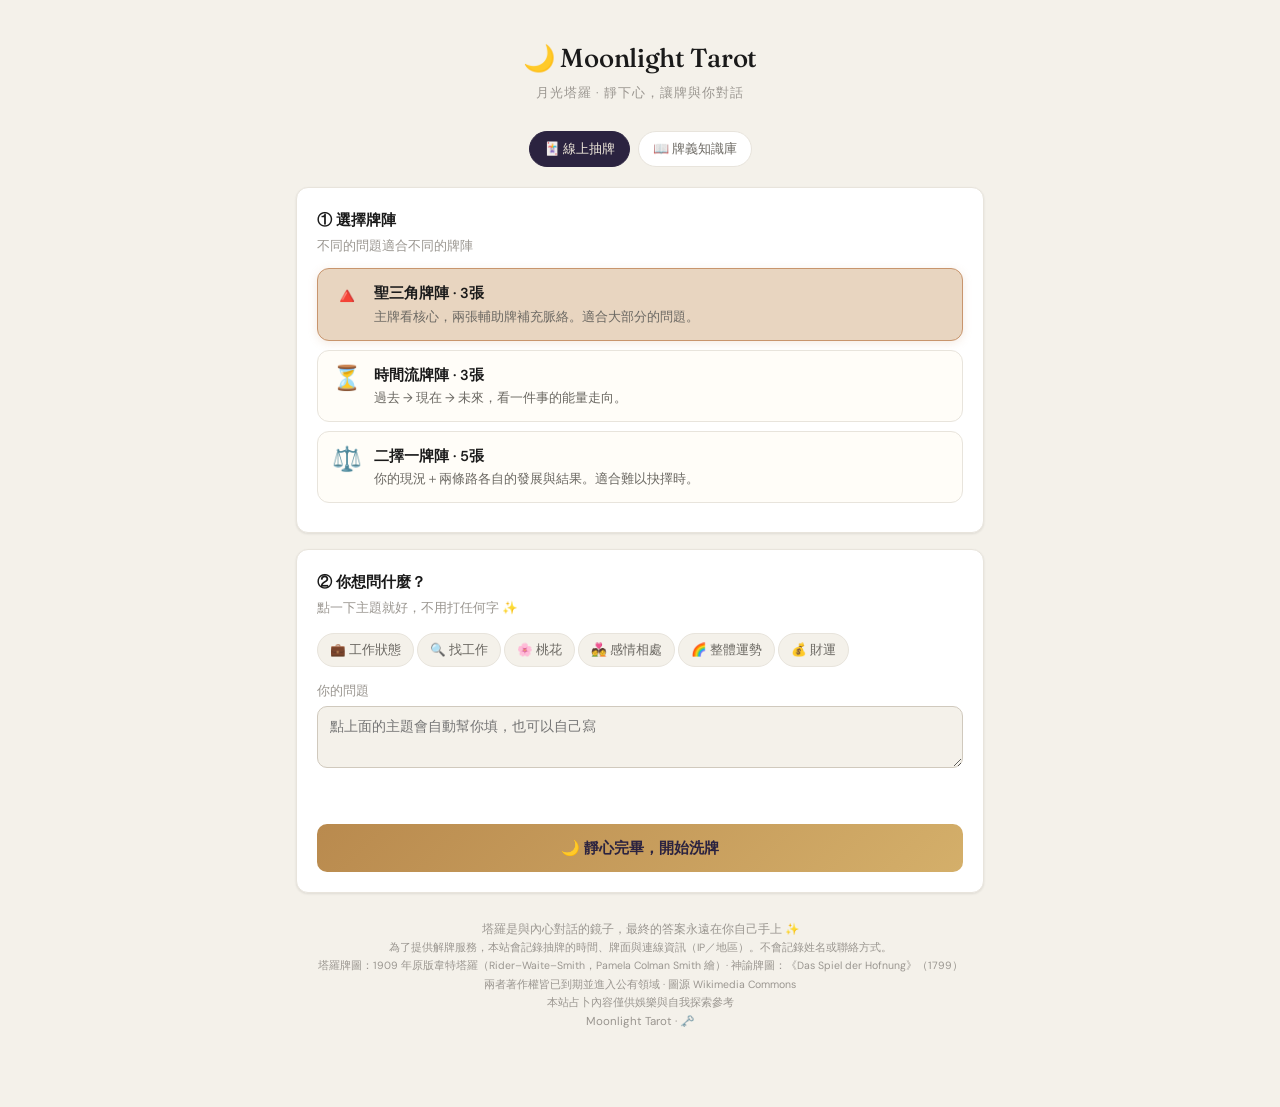
==== commit 75357312: "神諭卡改用 1799 年公有領域原始牌圖，並補上出處與免責 - 採用《Das Spiel der Hofnung》(1799, J.K. Hechtel) —— Lenormand 神諭牌的原始祖本 " ====
--- a/index.html
+++ b/index.html
@@ -142,6 +142,16 @@
   font-size: 13.5px; line-height: 1.7; color: #5c4a33;
 }
 /* 神諭卡 */
+/* AI 深入解讀：成功才出現，失敗完全隱形 */
+.deep-box { display: none; margin-top: 14px; border-radius: 12px; padding: 18px 16px;
+  background: linear-gradient(135deg, #f7f1e6 0%, #efe4d2 100%); border: 1px solid var(--accent-soft); }
+.deep-box.show { display: block; }
+.deep-head { font-size: 12px; letter-spacing: 2px; color: #8a6e4e; margin-bottom: 10px; }
+.deep-body { font-size: 14px; line-height: 1.95; color: #4a3a28; white-space: pre-wrap; }
+.deep-loading { display: none; margin-top: 14px; text-align: center; font-size: 12.5px; color: var(--text-soft); }
+.deep-loading.show { display: block; }
+.deep-loading .dots::after { content: '…'; animation: dots 1.4s steps(4,end) infinite; }
+@keyframes dots { 0%{content:''} 25%{content:'·'} 50%{content:'··'} 75%{content:'···'} }
 .oracle-box { margin-top: 14px; }
 .oracle-invite {
   text-align: center; background: #fffdf8; border: 1px dashed var(--accent);
@@ -160,13 +170,22 @@
   0%   { opacity: 0; transform: scale(.82) translateY(14px); }
   100% { opacity: 1; transform: scale(1) translateY(0); }
 }
-.oracle-card .o-label { font-size: 11px; letter-spacing: 3px; color: #b9a8d6; margin-bottom: 12px; }
-.oracle-card .o-emoji { font-size: 46px; line-height: 1.1; }
-.oracle-card .o-title {
-  font-family: 'Fraunces', Georgia, serif; font-size: 22px; color: var(--gold);
-  margin: 8px 0 10px; letter-spacing: 1px;
-}
-.oracle-card .o-msg { font-size: 14.5px; color: #ede6d8; line-height: 1.85; max-width: 320px; margin: 0 auto; }
+.oracle-card .o-label { font-size: 11px; letter-spacing: 3px; color: #b9a8d6; margin-bottom: 16px; }
+.o-item { display: flex; gap: 14px; text-align: left; padding: 14px 2px; align-items: flex-start; }
+.o-item + .o-item { border-top: 1px solid rgba(185,168,214,.22); }
+.o-item .oi-img { flex: 0 0 68px; }
+.o-item .oi-img img {
+  width: 68px; display: block; border-radius: 5px;
+  border: 1px solid var(--gold); box-shadow: 0 3px 10px rgba(0,0,0,.4);
+}
+.o-item .oi-title {
+  font-family: 'Fraunces', Georgia, serif; font-size: 17px; color: var(--gold);
+  letter-spacing: .5px; margin-bottom: 2px;
+}
+.o-item .oi-de { font-size: 10.5px; color: #9d8fc0; letter-spacing: .5px; margin-bottom: 6px; }
+.o-item .oi-msg { font-size: 13.5px; color: #ede6d8; line-height: 1.75; }
+.oracle-credit { font-size: 10.5px; color: #9d8fc0; line-height: 1.6; margin-top: 14px;
+  padding-top: 12px; border-top: 1px solid rgba(185,168,214,.22); text-align: center; }
 .send-nudge {
   margin-top: 14px; text-align: center; font-size: 13px; color: var(--text-muted);
   background: #fffdf8; border: 1px dashed var(--accent); border-radius: 10px; padding: 12px;
@@ -256,17 +275,26 @@
         <div class="advice-line" id="adviceText"></div>
         <div style="font-size:11.5px; color:#9a8a70; margin-top:10px;">牌面怎麼說就怎麼寫，不修飾。想要逐張深入的完整解讀，建議尋求專業的塔羅師 🌙</div>
       </div>
+      <div class="deep-loading" id="deepLoading"><span class="dots">正在為你寫一份更完整的解讀</span></div>
+      <div class="deep-box" id="deepBox">
+        <div class="deep-head">✦ 完整解讀 ✦</div>
+        <div class="deep-body" id="deepBody"></div>
+      </div>
+
       <div class="oracle-box" id="oracleBox">
         <div class="oracle-invite" id="oracleInvite">
           <div class="o-q" id="oracleQ"></div>
-          <button class="btn gold" id="oracleBtn">🌟 抽一張神諭卡</button>
+          <button class="btn gold" id="oracleBtn">🌟 抽三張神諭卡</button>
           <div class="o-note">神諭卡不預測結果，只回答「那我現在可以做什麼」</div>
         </div>
         <div class="oracle-card" id="oracleCard">
-          <div class="o-label">✦ 給你的行動指引 ✦</div>
-          <div class="o-emoji" id="oracleEmoji"></div>
-          <div class="o-title" id="oracleTitle"></div>
-          <div class="o-msg" id="oracleMsg"></div>
+          <div class="o-label">✦ 給你的三個行動指引 ✦</div>
+          <div id="oracleList"></div>
+          <div class="oracle-credit">
+            牌圖：《Das Spiel der Hofnung》（希望之戲，1799，J. K. Hechtel）—— Lenormand 神諭牌的原始祖本，<br>
+            著作權已到期並進入公有領域 · 圖源 Wikimedia Commons<br>
+            牌義以傳統含意為基礎改寫，僅供娛樂與自我探索參考
+          </div>
         </div>
       </div>
 
@@ -287,7 +315,7 @@
 
   <div class="footer-note">
     塔羅是與內心對話的鏡子，最終的答案永遠在你自己手上 ✨<br>
-    <span style="font-size:10.5px;">為了提供解牌服務，本站會記錄抽牌的時間、牌面與連線資訊（IP／地區）。不會記錄姓名或聯絡方式。<br>牌圖：1909 年原版韋特塔羅（Rider–Waite–Smith，Pamela Colman Smith 繪），已進入公有領域 · 圖源 Wikimedia Commons<br>本站占卜內容僅供娛樂與自我探索參考</span><br>
+    <span style="font-size:10.5px;">為了提供解牌服務，本站會記錄抽牌的時間、牌面與連線資訊（IP／地區）。不會記錄姓名或聯絡方式。<br>塔羅牌圖：1909 年原版韋特塔羅（Rider–Waite–Smith，Pamela Colman Smith 繪）· 神諭牌圖：《Das Spiel der Hofnung》（1799）<br>兩者著作權皆已到期並進入公有領域 · 圖源 Wikimedia Commons<br>本站占卜內容僅供娛樂與自我探索參考</span><br>
     Moonlight Tarot · <a href="studio.html" title="解牌工作台">🗝️</a>
   </div>
 </div>
@@ -528,13 +556,62 @@
   $('synthText').textContent = sum.text;
   $('adviceText').innerHTML = '💡 <b>建議</b>　' + sum.advice;
   resetOracle(sum.tone);
+  $('deepBox').classList.remove('show');
+  $('deepBody').textContent = '';
+  scheduleLog();
+  fetchDeepReading(sum);
   renderTip();
   window.scrollTo({ top: 0, behavior: 'smooth' });
-  logToCloud();
 }
 function nowStr() {
   const d = new Date(), p = n => String(n).padStart(2, '0');
   return `${d.getFullYear()}/${p(d.getMonth() + 1)}/${p(d.getDate())} ${p(d.getHours())}:${p(d.getMinutes())}`;
+}
+
+// ===== AI 完整解讀 =====
+// 成功就多出一塊；額度用完、出錯、太慢，一律安靜收掉，訪客看不到任何錯誤訊息。
+function buildVisitorPrompt(sum) {
+  const spread = SPREADS[curSpread];
+  const L = [];
+  L.push('你是一位溫暖而誠實的塔羅解讀者。請根據以下抽牌結果，寫一段解讀給問卜的人看。');
+  L.push('');
+  L.push('【問題】' + (fullQuestion() || '（沒有特定問題，想看整體狀態）'));
+  L.push('【牌陣】' + spread.name + ' —— ' + spread.desc);
+  L.push('【抽到的牌與牌義（只能依據這些，不可以自己發明牌義）】');
+  curDraws.forEach((d, i) => {
+    L.push((i + 1) + '. 位置「' + spread.positions[i] + '」（' + spread.roles[i] + '）：'
+      + cardZhName(d.card) + '　' + (d.upright ? '正位' : '逆位'));
+    L.push('   牌義：' + meaningOf(d.card, d.upright));
+  });
+  L.push('【牌面整體判定】' + sum.label + '　' + sum.text);
+  L.push('');
+  L.push('【要求】');
+  L.push('1. 先用兩三句把每張牌在它的位置上代表什麼講清楚，再把牌湊起來針對問題給一個明確的答案。');
+  L.push('2. 誠實。判定偏逆就直說不順，但一定要給出可以做的事，不要只是安慰。');
+  L.push('3. 語氣溫暖口語，像朋友在講話。不要用「親愛的」「宇宙正在」這類浮誇字眼。');
+  L.push('4. 不要提供醫療、法律、投資的具體建議，也不要預言生死或疾病。');
+  L.push('5. 繁體中文，400～600 字，直接輸出內容，不要開場白也不要標題。');
+  return L.join('\n');
+}
+
+async function fetchDeepReading(sum) {
+  if (typeof CLOUD_URL === 'undefined' || !CLOUD_URL) return;
+  $('deepLoading').classList.add('show');
+  const giveUp = setTimeout(() => $('deepLoading').classList.remove('show'), 12000);
+  try {
+    const res = await fetch(CLOUD_URL, {
+      method: 'POST',
+      headers: { 'Content-Type': 'text/plain;charset=utf-8' },
+      body: JSON.stringify({ action: 'reading', key: CLOUD_WRITE_KEY, visitor: visitorId(), prompt: buildVisitorPrompt(sum) }),
+    });
+    const j = await res.json();
+    if (j && j.ok && j.text) {
+      $('deepBody').textContent = j.text.trim();
+      $('deepBox').classList.add('show');
+    }
+  } catch (e) { /* 完全靜默 */ }
+  clearTimeout(giveUp);
+  $('deepLoading').classList.remove('show');
 }
 
 // ===== 神諭卡（只能抽一次，避免變成「再抽求好結果」）=====
@@ -544,20 +621,30 @@
   $('oracleInvite').style.display = 'block';
   $('oracleCard').classList.remove('show');
   $('oracleQ').textContent = verdictTone === 'neg'
-    ? '牌面看起來卡卡的。要不要抽一張神諭卡，看看現在可以做什麼？'
-    : '想要一句可以馬上執行的指引嗎？';
+    ? '牌面看起來卡卡的。要不要抽三張神諭卡，看看現在可以做什麼？'
+    : '想要幾句可以馬上執行的指引嗎？';
 }
 $('oracleBtn').addEventListener('click', () => {
-  curOracle = drawOracle();
-  $('oracleEmoji').textContent = curOracle.emoji;
-  $('oracleTitle').textContent = curOracle.title;
-  $('oracleMsg').textContent = curOracle.msg;
+  curOracle = drawOracle(3);
+  $('oracleList').innerHTML = curOracle.map(o => `
+    <div class="o-item">
+      <div class="oi-img"><img src="${oracleImg(o.n)}" alt="${o.title}" loading="lazy"></div>
+      <div>
+        <div class="oi-title">${o.n}. ${o.title}</div>
+        <div class="oi-de">${o.de}</div>
+        <div class="oi-msg">${o.msg}</div>
+      </div>
+    </div>`).join('');
   $('oracleInvite').style.display = 'none';
   $('oracleCard').classList.add('show');
-  logToCloud();   // 補記一次，讓紀錄帶上神諭卡
+  flushLog();     // 神諭卡抽好了，這時候才把「唯一的那一筆」送出去
 });
 
-// ===== 紀錄同步（失敗完全靜默，不影響抽牌）=====
+// ===== 紀錄同步 =====
+// 一次抽牌只會送出「一筆」。等一下下再送，讓神諭卡有機會一起帶上；
+// 使用者提早關掉頁面時，用 sendBeacon 補送。
+let logSent = false, logTimer = null, ipPromise = null;
+
 function visitorId() {
   try {
     let v = localStorage.getItem('ml_visitor');
@@ -565,6 +652,7 @@
     return v;
   } catch (e) { return 'V-NOSTORE'; }
 }
+
 function fetchIpInfo() {
   return new Promise(resolve => {
     let done = false;
@@ -576,29 +664,56 @@
       .catch(() => finish({}));
   });
 }
-async function logToCloud() {
+
+function buildLogPayload(info) {
+  const spread = SPREADS[curSpread];
+  return {
+    key: CLOUD_WRITE_KEY,
+    visitor: visitorId(),
+    ip: (info && info.ip) || '',
+    loc: (info && info.loc) || '',
+    spread: spread.name,
+    spreadId: curSpread,
+    question: fullQuestion(),
+    cards: curDraws.map((d, i) => ({ pos: spread.positions[i], n: d.card.n, name: cardZhName(d.card), up: d.upright })),
+    oracle: curOracle ? curOracle.map(o => o.title + '｜' + o.msg).join('　/　') : '',
+  };
+}
+
+function scheduleLog() {
   if (typeof CLOUD_URL === 'undefined' || !CLOUD_URL) return;
+  logSent = false;
+  clearTimeout(logTimer);
+  ipPromise = fetchIpInfo();
+  logTimer = setTimeout(flushLog, 12000);   // 12 秒後送；期間抽了神諭卡就提早送
+}
+
+async function flushLog() {
+  if (logSent || typeof CLOUD_URL === 'undefined' || !CLOUD_URL) return;
+  logSent = true;
+  clearTimeout(logTimer);
   try {
-    const info = await fetchIpInfo();
-    const spread = SPREADS[curSpread];
-    const payload = {
-      key: CLOUD_WRITE_KEY,
-      visitor: visitorId(),
-      ip: info.ip || '',
-      loc: info.loc || '',
-      spread: spread.name,
-      spreadId: curSpread,
-      question: fullQuestion(),
-      cards: curDraws.map((d, i) => ({ pos: spread.positions[i], n: d.card.n, name: cardZhName(d.card), up: d.upright })),
-      oracle: curOracle ? (curOracle.title + '｜' + curOracle.msg) : '',
-    };
+    const info = await (ipPromise || Promise.resolve({}));
     await fetch(CLOUD_URL, {
       method: 'POST',
       headers: { 'Content-Type': 'text/plain;charset=utf-8' },
-      body: JSON.stringify(payload),
+      body: JSON.stringify(buildLogPayload(info)),
     });
   } catch (e) { /* 靜默 */ }
 }
+
+// 提早離開頁面也要留下紀錄
+function beaconLog() {
+  if (logSent || typeof CLOUD_URL === 'undefined' || !CLOUD_URL || !curDraws.length) return;
+  logSent = true;
+  clearTimeout(logTimer);
+  try {
+    const body = new Blob([JSON.stringify(buildLogPayload(null))], { type: 'text/plain;charset=utf-8' });
+    if (navigator.sendBeacon) navigator.sendBeacon(CLOUD_URL, body);
+  } catch (e) {}
+}
+window.addEventListener('pagehide', beaconLog);
+document.addEventListener('visibilitychange', () => { if (document.visibilityState === 'hidden') beaconLog(); });
 
 // ===== 贊助區（沒設定連結就完全不出現）=====
 function renderTip() {
@@ -743,6 +858,8 @@
 
 // ===== 再抽一次 =====
 $('againBtn').addEventListener('click', () => {
+  flushLog();                 // 上一次的紀錄先確實送出
+  curOracle = null;
   $('resultSection').style.display = 'none';
   $('ritualSection').style.display = 'none';
   $('showResultBtn').style.display = 'none';
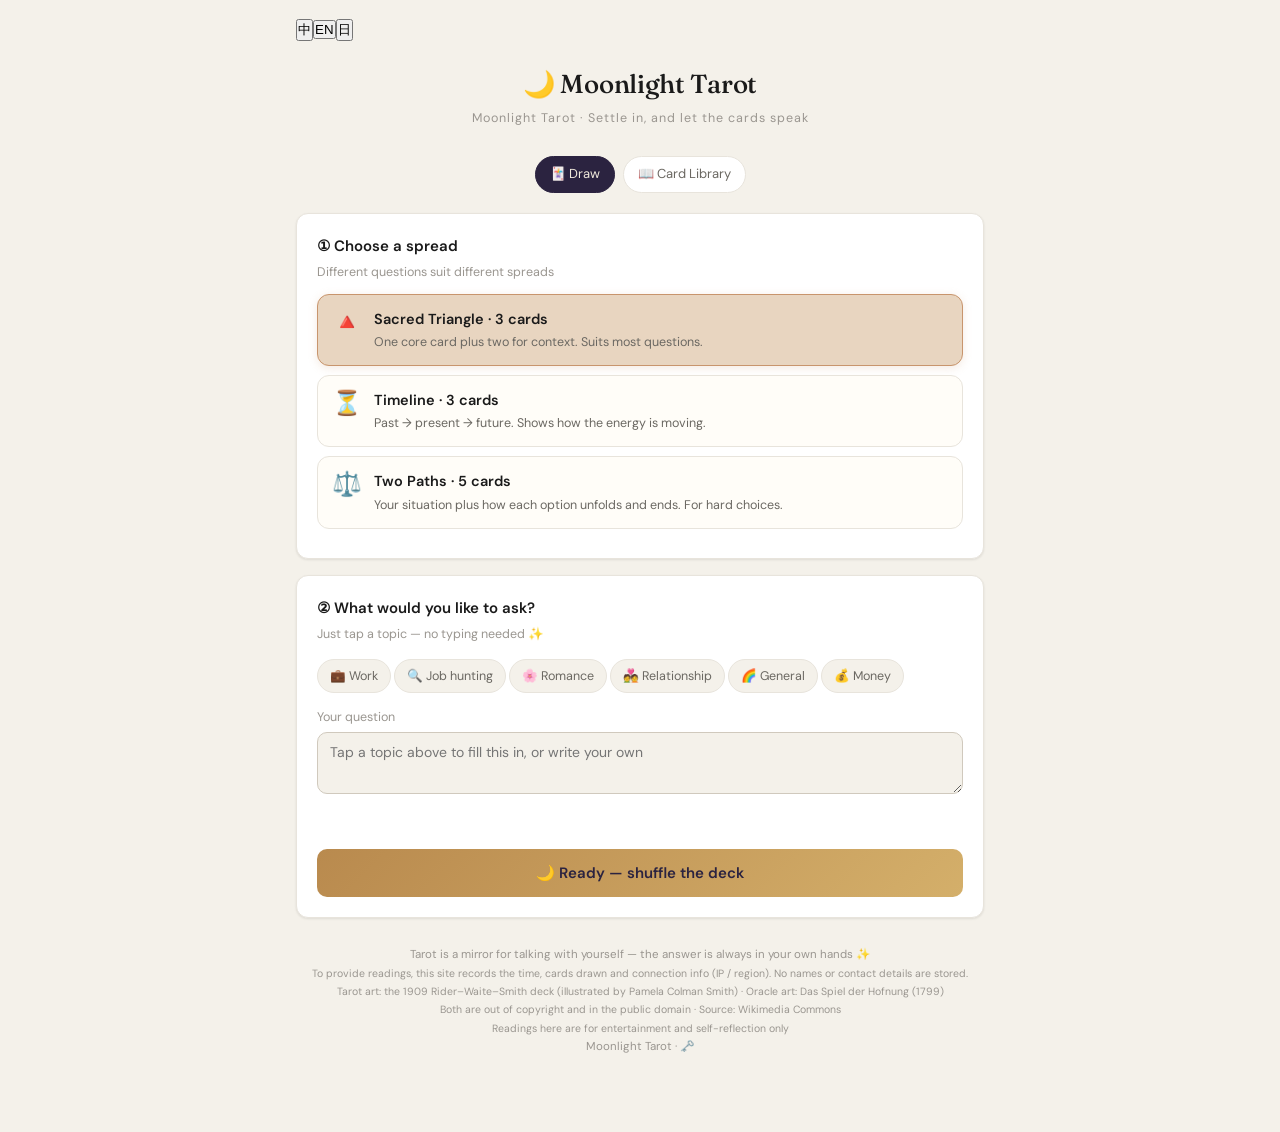
==== commit 9ff5c69c: "多語系上線：繁中／英文／日文，依瀏覽器語言自動切換 - 78 張塔羅牌名與正逆位牌義、36 張神諭卡全部三語 - 介面、牌陣、問題模板、綜合訊息引擎、AI 提示詞、複製文字皆隨語言變化 - 依 nav" ====
--- a/index.html
+++ b/index.html
@@ -209,35 +209,38 @@
 </head>
 <body>
 <div class="container">
+  <div class="lang-switch">
+    <button data-l="zh">中</button><button data-l="en">EN</button><button data-l="ja">日</button>
+  </div>
   <header class="site-header">
     <h1>🌙 Moonlight Tarot</h1>
-    <div class="subtitle">月光塔羅 · 靜下心，讓牌與你對話</div>
+    <div class="subtitle" data-t="site_sub"></div>
   </header>
   <nav class="top-nav">
-    <a href="index.html" class="active">🃏 線上抽牌</a>
-    <a href="library.html">📖 牌義知識庫</a>
+    <a href="index.html" class="active" data-t="nav_draw"></a>
+    <a href="library.html" data-t="nav_lib"></a>
   </nav>
 
   <!-- STEP 1 牌陣 -->
   <section class="card-panel setup-panel" id="spreadPanel">
-    <div class="panel-title">① 選擇牌陣</div>
-    <div class="text-soft" style="margin-bottom:12px;">不同的問題適合不同的牌陣</div>
+    <div class="panel-title" data-t="step1"></div>
+    <div class="text-soft" style="margin-bottom:12px;" data-t="step1_sub"></div>
     <div id="spreadList"></div>
   </section>
 
   <!-- STEP 2 問題 -->
   <section class="card-panel setup-panel">
-    <div class="panel-title">② 你想問什麼？</div>
-    <div class="text-soft" style="margin-bottom:12px;">點一下主題就好，不用打任何字 ✨</div>
+    <div class="panel-title" data-t="step2"></div>
+    <div class="text-soft" style="margin-bottom:12px;" data-t="step2_sub"></div>
     <div id="tplChips"></div>
-    <div class="text-soft" style="margin:14px 0 5px;">你的問題</div>
-    <textarea id="questionInput" placeholder="點上面的主題會自動幫你填，也可以自己寫"></textarea>
+    <div class="text-soft" style="margin:14px 0 5px;" data-t="your_q"></div>
+    <textarea id="questionInput" data-tph="q_ph"></textarea>
     <div class="tpl-status" id="tplStatus"></div>
     <div class="detail-box" id="detailBox">
-      <div class="text-soft" style="margin-bottom:8px;">想更貼近你的狀況可以填，<b>不填也沒關係</b></div>
+      <div class="text-soft" style="margin-bottom:8px;" data-th="detail_hint"></div>
       <div id="blankInputs"></div>
     </div>
-    <button class="btn gold big" id="startBtn" style="margin-top:16px;">🌙 靜心完畢，開始洗牌</button>
+    <button class="btn gold big" id="startBtn" style="margin-top:16px;" data-t="start"></button>
   </section>
 
   <!-- 儀式 -->
@@ -248,14 +251,14 @@
       <div id="fanWrap">
         <div id="fanScroller"><div id="fanRow"></div></div>
         <div class="text-soft fan-hint" style="color:#9d8fc0; font-size:11.5px;">
-          <span class="hint-mobile">← 左右滑動牌串，憑直覺點選 →</span>
-          <span class="hint-desktop">78 張都在這裡，憑直覺點選你的牌</span>
+          <span class="hint-mobile" data-t="hint_mobile"></span>
+          <span class="hint-desktop" data-t="hint_desktop"></span>
         </div>
-        <button class="btn gold" id="flipBtn" style="margin-top:14px;" disabled>翻牌 ✨</button>
+        <button class="btn gold" id="flipBtn" style="margin-top:14px;" disabled data-t="flip"></button>
       </div>
       <div id="revealWrap">
         <div id="revealRow"></div>
-        <button class="btn gold" id="showResultBtn" style="margin-top:12px; display:none;">看完整解讀 →</button>
+        <button class="btn gold" id="showResultBtn" style="margin-top:12px; display:none;" data-t="see_full"></button>
       </div>
     </div>
   </section>
@@ -263,66 +266,63 @@
   <!-- 結果 -->
   <section id="resultSection">
     <div class="card-panel">
-      <div class="panel-title" id="resultTitle">🌟 你的牌面</div>
+      <div class="panel-title" id="resultTitle" data-t="your_cards"></div>
       <div class="text-soft" id="resultMeta" style="margin-bottom:12px;"></div>
       <div id="resultCards"></div>
       <div class="synth-box">
         <div class="synth-head">
-          <span style="font-size:12px; letter-spacing:2px; color:#8a6e4e;">✦ 綜合訊息 ✦</span>
+          <span style="font-size:12px; letter-spacing:2px; color:#8a6e4e;" data-t="synth"></span>
           <span class="verdict" id="verdictTag"></span>
         </div>
         <div id="synthText" style="font-size:14.5px; line-height:1.75;"></div>
         <div class="advice-line" id="adviceText"></div>
-        <div style="font-size:11.5px; color:#9a8a70; margin-top:10px;">牌面怎麼說就怎麼寫，不修飾。想要逐張深入的完整解讀，建議尋求專業的塔羅師 🌙</div>
+        <div style="font-size:11.5px; color:#9a8a70; margin-top:10px;" data-t="synth_note"></div>
       </div>
-      <div class="deep-loading" id="deepLoading"><span class="dots">正在為你寫一份更完整的解讀</span></div>
+      <div class="deep-loading" id="deepLoading"><span class="dots" data-t="deep_loading"></span></div>
       <div class="deep-box" id="deepBox">
-        <div class="deep-head">✦ 完整解讀 ✦</div>
+        <div class="deep-head" data-t="deep_head"></div>
         <div class="deep-body" id="deepBody"></div>
       </div>
 
       <div class="oracle-box" id="oracleBox">
         <div class="oracle-invite" id="oracleInvite">
           <div class="o-q" id="oracleQ"></div>
-          <button class="btn gold" id="oracleBtn">🌟 抽三張神諭卡</button>
-          <div class="o-note">神諭卡不預測結果，只回答「那我現在可以做什麼」</div>
+          <button class="btn gold" id="oracleBtn" data-t="oracle_btn"></button>
+          <div class="o-note" data-t="oracle_note"></div>
         </div>
         <div class="oracle-card" id="oracleCard">
-          <div class="o-label">✦ 給你的三個行動指引 ✦</div>
+          <div class="o-label" data-t="oracle_head"></div>
           <div id="oracleList"></div>
-          <div class="oracle-credit">
-            牌圖：《Das Spiel der Hofnung》（希望之戲，1799，J. K. Hechtel）—— Lenormand 神諭牌的原始祖本，<br>
-            著作權已到期並進入公有領域 · 圖源 Wikimedia Commons<br>
-            牌義以傳統含意為基礎改寫，僅供娛樂與自我探索參考
-          </div>
+          <div class="oracle-credit" data-th="oracle_credit"></div>
         </div>
       </div>
 
       <div class="result-actions">
-        <button class="btn" id="copyBtn">📋 複製文字</button>
-        <button class="btn" id="imgBtn">🖼️ 複製圖片</button>
+        <button class="btn" id="copyBtn" data-t="copy_text"></button>
+        <button class="btn" id="imgBtn" data-t="copy_img"></button>
       </div>
       <div class="result-actions" style="margin-top:8px;">
-        <button class="btn secondary" id="againBtn">🔄 再抽一次</button>
+        <button class="btn secondary" id="againBtn" data-t="again"></button>
       </div>
       <div class="tip-box" id="tipBox">
         <div class="tip-msg" id="tipMsg"></div>
-        <a class="tip-btn" id="tipBtn" href="#" target="_blank" rel="noopener">☕ 支持這個小站</a>
-        <div class="tip-note">完全自由，不用也沒關係 —— 牌永遠免費 🌙</div>
+        <a class="tip-btn" id="tipBtn" href="#" target="_blank" rel="noopener" data-t="tip_btn"></a>
+        <div class="tip-note" data-t="tip_note"></div>
       </div>
     </div>
   </section>
 
   <div class="footer-note">
-    塔羅是與內心對話的鏡子，最終的答案永遠在你自己手上 ✨<br>
-    <span style="font-size:10.5px;">為了提供解牌服務，本站會記錄抽牌的時間、牌面與連線資訊（IP／地區）。不會記錄姓名或聯絡方式。<br>塔羅牌圖：1909 年原版韋特塔羅（Rider–Waite–Smith，Pamela Colman Smith 繪）· 神諭牌圖：《Das Spiel der Hofnung》（1799）<br>兩者著作權皆已到期並進入公有領域 · 圖源 Wikimedia Commons<br>本站占卜內容僅供娛樂與自我探索參考</span><br>
-    Moonlight Tarot · <a href="studio.html" title="解牌工作台">🗝️</a>
+    <span data-t="foot_mirror"></span><br>
+    <span style="font-size:10.5px;"><span data-t="foot_privacy"></span><br><span data-th="foot_credit"></span><br><span data-t="foot_disc"></span></span><br>
+    Moonlight Tarot · <a href="studio.html" title="studio">🗝️</a>
   </div>
 </div>
 <div class="toast" id="toast"></div>
 <canvas id="shareCanvas" style="display:none;"></canvas>
 
 <script src="config.js"></script>
+<script src="i18n.js"></script>
 <script src="tarot-core.js"></script>
 <script>
 // ===== 狀態 =====
@@ -332,8 +332,8 @@
 const $ = id => document.getElementById(id);
 
 function showToast(msg) {
-  const t = $('toast'); t.textContent = msg; t.classList.add('show');
-  clearTimeout(t._tm); t._tm = setTimeout(() => t.classList.remove('show'), 2400);
+  const el = $('toast'); el.textContent = msg; el.classList.add('show');
+  clearTimeout(el._tm); el._tm = setTimeout(() => el.classList.remove('show'), 2400);
 }
 
 // ===== 牌陣選擇 =====
@@ -341,7 +341,7 @@
   $('spreadList').innerHTML = Object.values(SPREADS).map(s => `
     <div class="spread-opt ${s.id === curSpread ? 'active' : ''}" data-id="${s.id}">
       <div class="s-emoji">${s.emoji}</div>
-      <div><div class="s-name">${s.name} · ${s.count}張</div><div class="s-desc">${s.desc}</div></div>
+      <div><div class="s-name">${s.name} · ${t('cards_n', { n: s.count })}</div><div class="s-desc">${s.desc}</div></div>
     </div>`).join('');
   document.querySelectorAll('.spread-opt').forEach(el => el.addEventListener('click', () => onPickSpread(el.dataset.id)));
 }
@@ -363,7 +363,7 @@
   renderTemplates();
   // 二擇一底下只有一個主題，直接幫他選好
   if (curSpread === 'choice' && !activeTpl && autoFilled) {
-    const only = TAROT_TEMPLATES.findIndex(t => t.spread === 'choice');
+    const only = getTemplates().findIndex(x => x.spread === 'choice');
     if (only >= 0) selectTemplate(only);
   }
   updateStatus();
@@ -376,8 +376,8 @@
 let detailOpen = false;
 
 // 二擇一牌陣只配二擇一主題；其他牌陣則不出現二擇一
-function templateFitsSpread(t) {
-  return curSpread === 'choice' ? t.spread === 'choice' : t.spread !== 'choice';
+function templateFitsSpread(tpl) {
+  return curSpread === 'choice' ? tpl.spread === 'choice' : tpl.spread !== 'choice';
 }
 
 function applyTemplate(vals) {
@@ -398,9 +398,9 @@
 function updateStatus() {
   const filled = $('questionInput').value.trim().length > 0;
   const parts = [];
-  if (filled) parts.push('<span class="tpl-ok">✓ 問題已填好，直接開始抽牌就可以了</span>');
+  if (filled) parts.push('<span class="tpl-ok">' + t('q_ok') + '</span>');
   if (hasDetails()) {
-    parts.push(`<span class="more-link" id="moreLink">${detailOpen ? '收起補充' : '＋ 想補充細節？（可跳過）'}</span>`);
+    parts.push(`<span class="more-link" id="moreLink">${detailOpen ? t('more_close') : t('more_open')}</span>`);
   } else {
     detailOpen = false;
   }
@@ -411,32 +411,31 @@
 }
 
 function selectTemplate(idx) {
-  const t = TAROT_TEMPLATES[idx];
-  if (!t) return;
-  activeTpl = t;
+  const tpl = getTemplates()[idx];
+  if (!tpl) return;
+  activeTpl = tpl;
   detailOpen = false;
 
-  if (t.spread && t.spread !== curSpread) { curSpread = t.spread; renderSpreads(); renderTemplates(); }
+  if (tpl.spread && tpl.spread !== curSpread) { curSpread = tpl.spread; renderSpreads(); renderTemplates(); }
 
   document.querySelectorAll('#tplChips .chip').forEach(c =>
     c.classList.toggle('active', +c.dataset.i === idx));
 
-  // 細節欄先準備好，但不顯示
   const bi = $('blankInputs');
-  bi.innerHTML = t.blanks.map((b, j) => `<input type="text" id="blank${j}" placeholder="${b}">`).join('');
-  t.blanks.forEach((b, j) => {
+  bi.innerHTML = tpl.blanks.map((b, j) => `<input type="text" id="blank${j}" placeholder="${b}">`).join('');
+  tpl.blanks.forEach((b, j) => {
     $('blank' + j).addEventListener('input', () => {
-      applyTemplate(t.blanks.map((_, k) => $('blank' + k).value.trim()));
+      applyTemplate(tpl.blanks.map((_, k) => $('blank' + k).value.trim()));
     });
   });
 
-  applyTemplate(t.blanks.map(() => ''));   // 立刻帶入通用問法
+  applyTemplate(tpl.blanks.map(() => ''));
 }
 
 function renderTemplates() {
-  const list = TAROT_TEMPLATES.map((t, i) => ({ t, i })).filter(({ t }) => templateFitsSpread(t));
-  $('tplChips').innerHTML = list.map(({ t, i }) =>
-    `<span class="chip ${activeTpl === t ? 'active' : ''}" data-i="${i}">${t.label}</span>`).join('');
+  const list = getTemplates().map((tp, i) => ({ t: tp, i })).filter(x => templateFitsSpread(x.t));
+  $('tplChips').innerHTML = list.map(({ t: tp, i }) =>
+    `<span class="chip ${activeTpl === tp ? 'active' : ''}" data-i="${i}">${tp.label}</span>`).join('');
   document.querySelectorAll('#tplChips .chip').forEach(ch =>
     ch.addEventListener('click', () => selectTemplate(+ch.dataset.i)));
 }
@@ -450,7 +449,7 @@
   $('fanWrap').style.display = 'none';
   $('revealWrap').style.display = 'none';
   $('shuffleAnim').style.display = 'block';
-  $('ritualHint').innerHTML = '牌正在洗勻，深呼吸，心裡默想你的問題…';
+  $('ritualHint').textContent = t('shuffling');
   // 洗牌動畫
   const anim = $('shuffleAnim'); anim.innerHTML = '';
   for (let i = 0; i < 8; i++) {
@@ -473,15 +472,15 @@
   pickedIdx = [];
   $('shuffleAnim').style.display = 'none';
   $('fanWrap').style.display = 'block';
-  $('ritualHint').innerHTML = `憑直覺選出 <b>${need}</b> 張牌（還差 <b id="needCount">${need}</b> 張）`;
+  $('ritualHint').innerHTML = t('pick_n', { n: need });
   const row = $('fanRow'); row.innerHTML = '';
   for (let i = 0; i < 78; i++) {
     const d = document.createElement('div');
     d.className = 'fan-card card-back-face';
     d.textContent = '✦';
-    const t = (i - 38.5) / 38.5;                 // -1 ~ 1
-    d.style.setProperty('--arc', (t * t * 26).toFixed(1)); // 弧形
-    d.style.setProperty('--tilt', (t * 7).toFixed(2));
+    const p = (i - 38.5) / 38.5;                 // -1 ~ 1
+    d.style.setProperty('--arc', (p * p * 26).toFixed(1)); // 弧形
+    d.style.setProperty('--tilt', (p * 7).toFixed(2));
     d.innerHTML = '✦<span class="pick-no"></span>';
     d.addEventListener('click', () => {
       const at = pickedIdx.indexOf(i);
@@ -495,7 +494,7 @@
       const left = need - pickedIdx.length;
       const nc = document.getElementById('needCount'); if (nc) nc.textContent = left;
       $('flipBtn').disabled = left !== 0;
-      if (left === 0) $('ritualHint').innerHTML = '都選好了 ✨ 準備翻牌';
+      if (left === 0) $('ritualHint').textContent = t('pick_done');
     });
     row.appendChild(d);
   }
@@ -509,7 +508,7 @@
   curDraws = drawCards(spread.count);
   $('fanWrap').style.display = 'none';
   $('revealWrap').style.display = 'block';
-  $('ritualHint').innerHTML = '牌翻開了…';
+  $('ritualHint').textContent = t('flipping');
   const row = $('revealRow'); row.innerHTML = '';
   curDraws.forEach((d, i) => {
     const zh = cardZhName(d.card);
@@ -520,7 +519,7 @@
         <div class="flip-face card-back-face" style="font-size:22px;">✦</div>
         <div class="flip-face flip-front ${d.upright ? '' : 'rev'}">
           <img src="${cardImg(d.card.n)}" alt="${zh}">
-          <div class="f-tag">${spread.positions[i]}・${zh}<br><span class="${d.upright ? 'o-up' : 'o-rev'}">${d.upright ? '正位' : '逆位'}</span></div>
+          <div class="f-tag">${spread.positions[i]}・${zh}<br><span class="${d.upright ? 'o-up' : 'o-rev'}">${d.upright ? t('upright') : t('reversed')}</span></div>
         </div>
       </div>`;
     row.appendChild(el);
@@ -545,8 +544,8 @@
       <div>
         <div class="pos-label">${spread.positions[i].toUpperCase()} · ${spread.roles[i]}</div>
         <div class="card-name">${cardZhName(d.card)}
-          <span class="orient ${d.upright ? 'up' : 'rev'}">${d.upright ? '正位' : '逆位'}</span></div>
-        <div class="kw">關鍵字：${keywordsOf(d.card, d.upright)}</div>
+          <span class="orient ${d.upright ? 'up' : 'rev'}">${d.upright ? t('upright') : t('reversed')}</span></div>
+        <div class="kw">${t('keywords')}：${keywordsOf(d.card, d.upright)}</div>
         <div class="meaning">${meaningOf(d.card, d.upright)}</div>
       </div>
     </div>`).join('');
@@ -554,8 +553,9 @@
   $('verdictTag').textContent = sum.label;
   $('verdictTag').className = 'verdict ' + sum.tone;
   $('synthText').textContent = sum.text;
-  $('adviceText').innerHTML = '💡 <b>建議</b>　' + sum.advice;
+  $('adviceText').innerHTML = '💡 <b>' + t('advice') + '</b>　' + sum.advice;
   resetOracle(sum.tone);
+  myReads = readCount();
   $('deepBox').classList.remove('show');
   $('deepBody').textContent = '';
   scheduleLog();
@@ -572,17 +572,25 @@
 // 成功就多出一塊；額度用完、出錯、太慢，一律安靜收掉，訪客看不到任何錯誤訊息。
 function buildVisitorPrompt(sum) {
   const spread = SPREADS[curSpread];
+  const cards = curDraws.map((d, i) =>
+    (i + 1) + '. ' + spread.positions[i] + ' (' + spread.roles[i] + ') — '
+    + cardZhName(d.card) + ' ' + (d.upright ? t('upright') : t('reversed')) + '\n   '
+    + meaningOf(d.card, d.upright)).join('\n');
+
+  if (LANG !== 'zh' && typeof I18N_AI_PROMPT !== 'undefined' && I18N_AI_PROMPT[LANG]) {
+    return I18N_AI_PROMPT[LANG]
+      .split('{q}').join(fullQuestion() || '—')
+      .split('{s}').join(spread.name + ' — ' + spread.desc)
+      .split('{cards}').join(cards)
+      .split('{v}').join(sum.label + '　' + sum.text);
+  }
   const L = [];
   L.push('你是一位溫暖而誠實的塔羅解讀者。請根據以下抽牌結果，寫一段解讀給問卜的人看。');
   L.push('');
   L.push('【問題】' + (fullQuestion() || '（沒有特定問題，想看整體狀態）'));
   L.push('【牌陣】' + spread.name + ' —— ' + spread.desc);
   L.push('【抽到的牌與牌義（只能依據這些，不可以自己發明牌義）】');
-  curDraws.forEach((d, i) => {
-    L.push((i + 1) + '. 位置「' + spread.positions[i] + '」（' + spread.roles[i] + '）：'
-      + cardZhName(d.card) + '　' + (d.upright ? '正位' : '逆位'));
-    L.push('   牌義：' + meaningOf(d.card, d.upright));
-  });
+  L.push(cards);
   L.push('【牌面整體判定】' + sum.label + '　' + sum.text);
   L.push('');
   L.push('【要求】');
@@ -621,22 +629,24 @@
   $('oracleInvite').style.display = 'block';
   $('oracleCard').classList.remove('show');
   $('oracleQ').textContent = verdictTone === 'neg'
-    ? '牌面看起來卡卡的。要不要抽三張神諭卡，看看現在可以做什麼？'
-    : '想要幾句可以馬上執行的指引嗎？';
+    ? t('oracle_q_neg') : t('oracle_q');
 }
 $('oracleBtn').addEventListener('click', () => {
   curOracle = drawOracle(3);
-  $('oracleList').innerHTML = curOracle.map(o => `
+  $('oracleList').innerHTML = curOracle.map(o => {
+    const x = oracleText(o);
+    return `
     <div class="o-item">
-      <div class="oi-img"><img src="${oracleImg(o.n)}" alt="${o.title}" loading="lazy"></div>
+      <div class="oi-img"><img src="${oracleImg(o.n)}" alt="${x.title}" loading="lazy"></div>
       <div>
-        <div class="oi-title">${o.n}. ${o.title}</div>
+        <div class="oi-title">${o.n}. ${x.title}</div>
         <div class="oi-de">${o.de}</div>
-        <div class="oi-msg">${o.msg}</div>
+        <div class="oi-msg">${x.msg}</div>
       </div>
-    </div>`).join('');
+    </div>`; }).join('');
   $('oracleInvite').style.display = 'none';
   $('oracleCard').classList.add('show');
+  renderTip();
   flushLog();     // 神諭卡抽好了，這時候才把「唯一的那一筆」送出去
 });
 
@@ -716,9 +726,20 @@
 document.addEventListener('visibilitychange', () => { if (document.visibilityState === 'hidden') beaconLog(); });
 
 // ===== 贊助區（沒設定連結就完全不出現）=====
+function readCount() {
+  try {
+    const n = parseInt(localStorage.getItem('ml_reads') || '0', 10) + 1;
+    localStorage.setItem('ml_reads', String(n));
+    return n;
+  } catch (e) { return 1; }
+}
+let myReads = 0;
+
+// 贊助區不是每次都出現：等神諭卡抽過、或她已經回來第三次，才開這個口
 function renderTip() {
   if (typeof TIP_URL === 'undefined' || !TIP_URL) return;
-  $('tipMsg').textContent = (typeof TIP_TEXT !== 'undefined' && TIP_TEXT) ? TIP_TEXT : '這次的牌如果有幫到你，可以請我喝杯咖啡 ☕';
+  if (!(curOracle || myReads >= 3)) { $('tipBox').classList.remove('show'); return; }
+  $('tipMsg').textContent = (LANG === 'zh' && typeof TIP_TEXT !== 'undefined' && TIP_TEXT) ? TIP_TEXT : t('tip_msg');
   $('tipBtn').href = TIP_URL;
   $('tipBox').classList.add('show');
 }
@@ -726,8 +747,8 @@
 // ===== 複製文字 =====
 $('copyBtn').addEventListener('click', () => {
   const txt = buildShareText(fullQuestion(), SPREADS[curSpread], curDraws, nowStr(), curOracle);
-  copyText(txt).then(() => showToast('已複製 📋'))
-    .catch(() => showToast('複製失敗，請截圖分享'));
+  copyText(txt).then(() => showToast(t('copied')))
+    .catch(() => showToast(t('copy_fail')));
 });
 function copyText(txt) {
   if (navigator.clipboard && window.isSecureContext) return navigator.clipboard.writeText(txt);
@@ -780,7 +801,7 @@
   g.fillText('Moonlight Tarot', pad, 118);
   g.font = '400 28px "DM Sans","PingFang TC",sans-serif';
   g.fillStyle = '#b9a8d6';
-  g.fillText('月光塔羅 · ' + spread.name + ' · ' + nowStr(), pad, 168);
+  g.fillText((LANG === 'zh' ? '月光塔羅 · ' : '') + spread.name + ' · ' + nowStr(), pad, 168);
 
   let y = 225;
   g.fillStyle = '#e8dfc9'; g.font = '400 32px "DM Sans","PingFang TC",sans-serif';
@@ -809,7 +830,7 @@
     g.fillStyle = '#f0e9db'; g.font = '600 27px "DM Sans","PingFang TC",sans-serif';
     g.fillText(cardZhName(d.card), x + cw / 2, y + ch + 80);
     g.fillStyle = d.upright ? '#9fd8b7' : '#f0a8b0'; g.font = '500 23px "DM Sans","PingFang TC",sans-serif';
-    g.fillText(d.upright ? '正位' : '逆位', x + cw / 2, y + ch + 112);
+    g.fillText(d.upright ? t('upright') : t('reversed'), x + cw / 2, y + ch + 112);
     g.textAlign = 'left';
     x += cw + gap;
   });
@@ -828,7 +849,7 @@
   a.href = URL.createObjectURL(blob);
   a.click();
   setTimeout(() => URL.revokeObjectURL(a.href), 4000);
-  showToast('圖片已儲存 🖼️');
+  showToast(t('img_saved'));
 }
 
 $('imgBtn').addEventListener('click', () => {
@@ -837,7 +858,7 @@
   if (navigator.clipboard && window.ClipboardItem && window.isSecureContext) {
     try {
       navigator.clipboard.write([new ClipboardItem({ 'image/png': blobPromise })])
-        .then(() => showToast('圖片已複製 🖼️'))
+        .then(() => showToast(t('img_copied')))
         .catch(() => blobPromise.then(downloadBlob));
       return;
     } catch (e) { /* 落到下面下載 */ }
@@ -867,6 +888,18 @@
   window.scrollTo({ top: 0, behavior: 'smooth' });
 });
 
+// ===== 套用語言 =====
+function applyI18n() {
+  document.querySelectorAll('[data-t]').forEach(el => { el.textContent = t(el.dataset.t); });
+  document.querySelectorAll('[data-th]').forEach(el => { el.innerHTML = t(el.dataset.th); });
+  document.querySelectorAll('[data-tph]').forEach(el => { el.placeholder = t(el.dataset.tph); });
+  document.documentElement.lang = LANG === 'zh' ? 'zh-Hant' : LANG;
+  document.querySelectorAll('.lang-switch button').forEach(b => b.classList.toggle('on', b.dataset.l === LANG));
+}
+document.querySelectorAll('.lang-switch button').forEach(b =>
+  b.addEventListener('click', () => setLang(b.dataset.l)));
+applyI18n();
+
 renderSpreads();
 renderTemplates();
 updateStatus();
